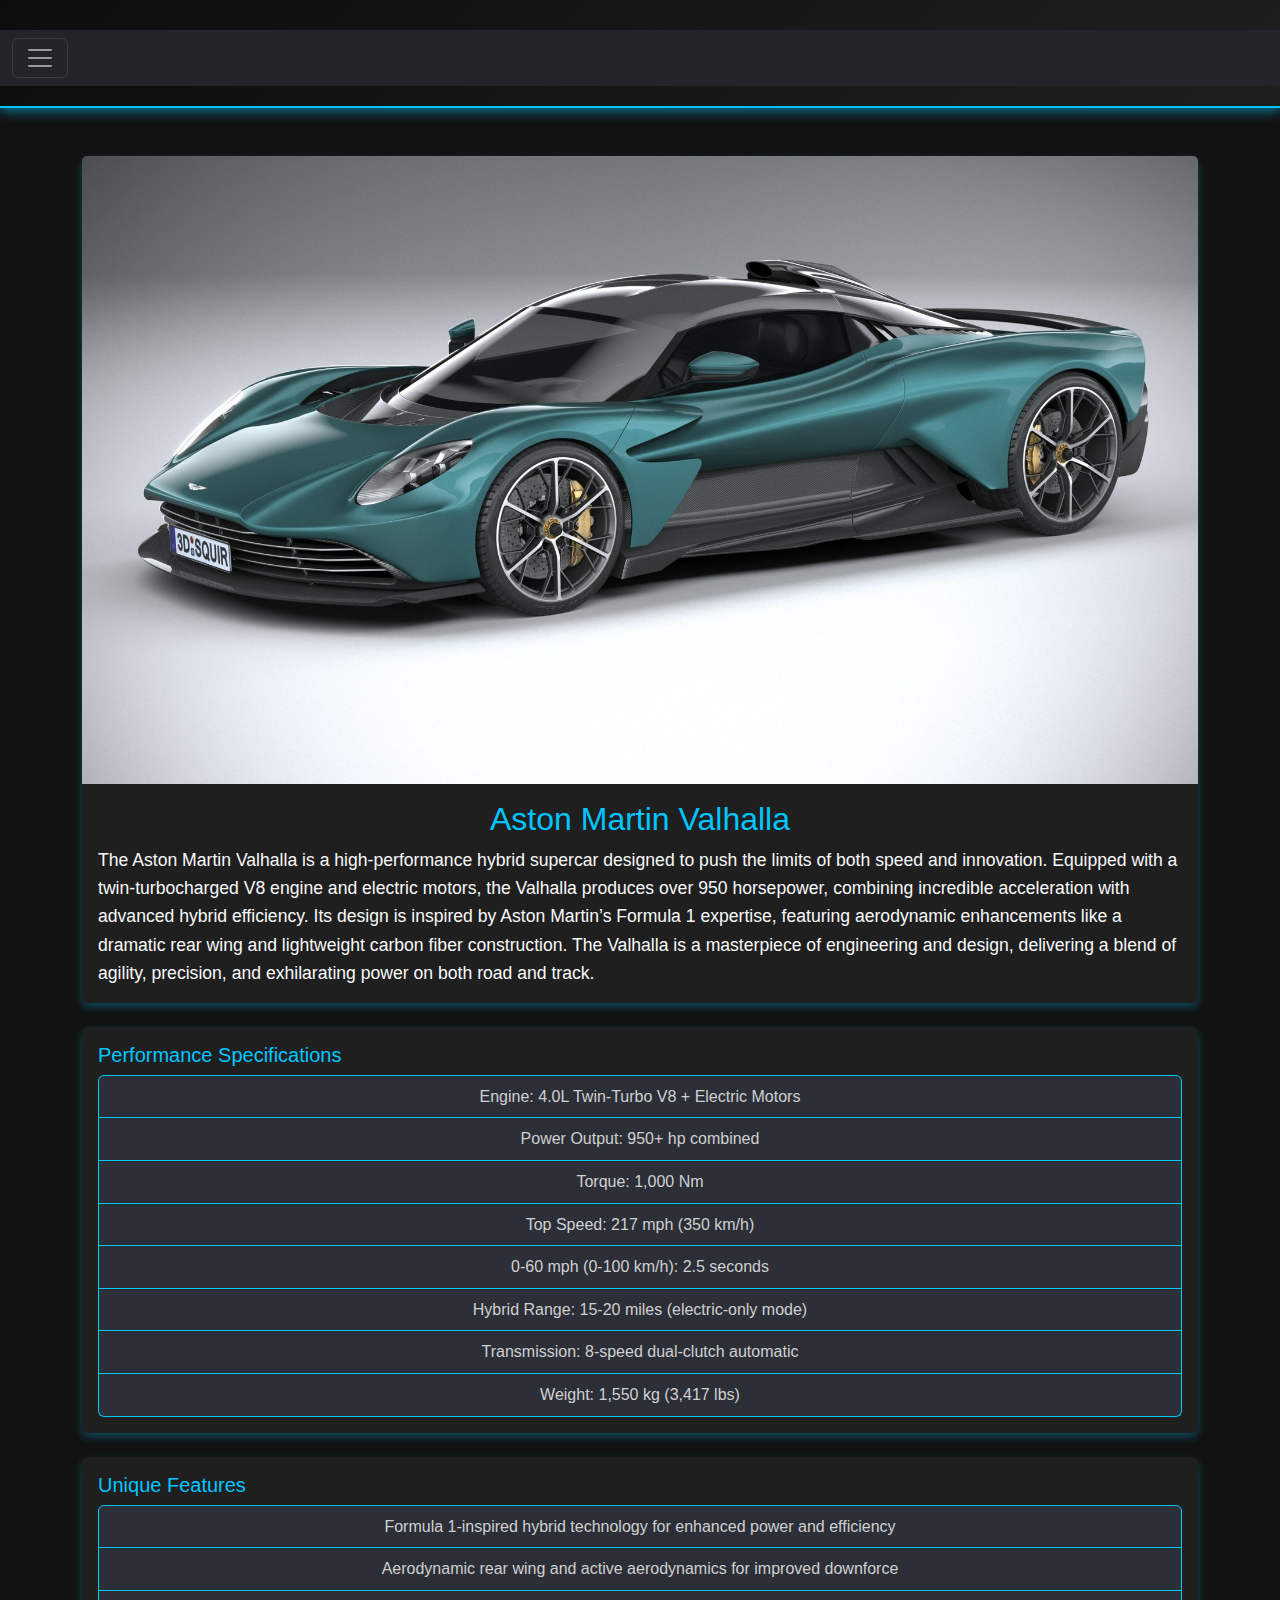
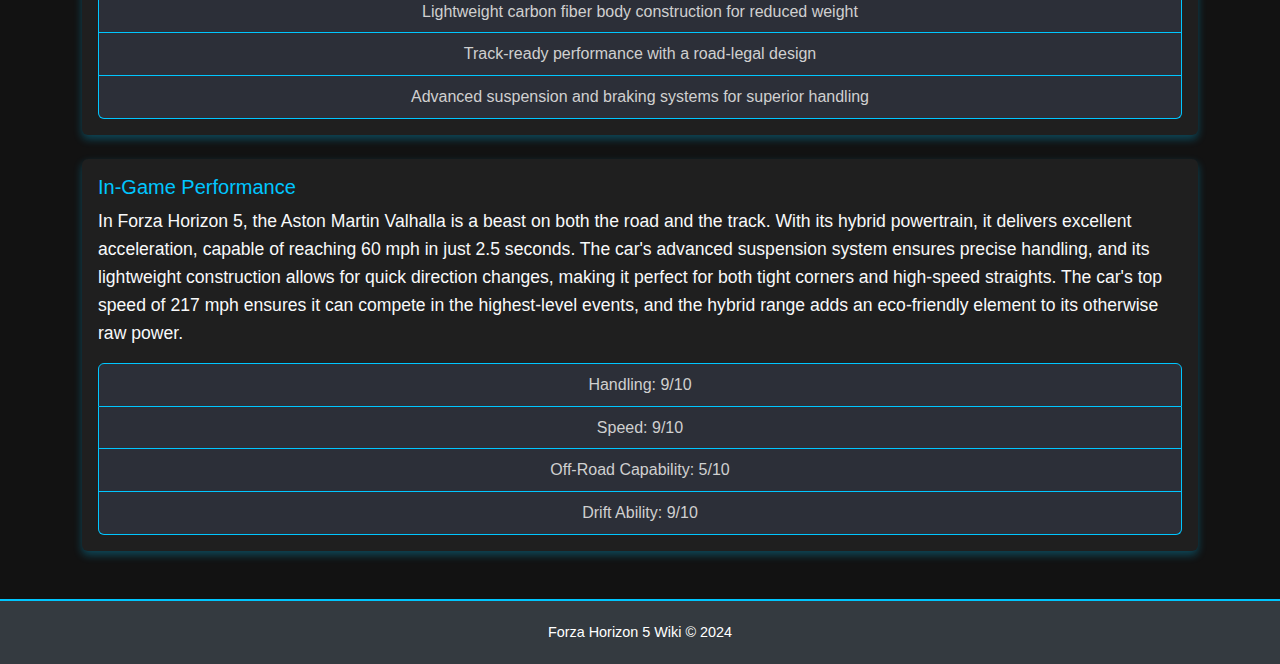
==== amv.html @ 0dae23f8 "Initial commit" ====
<!DOCTYPE html>
<html lang="en">

<head>
    <meta charset="UTF-8">
    <meta name="viewport" content="width=device-width, initial-scale=1.0">
    <title>Forza Horizon 5 Wiki - Aston Martin Valhalla</title>
    <link href="https://cdn.jsdelivr.net/npm/bootstrap@5.3.3/dist/css/bootstrap.min.css" rel="stylesheet"
        integrity="sha384-QWTKZyjpPEjISv5WaRU9OFeRpok6YctnYmDr5pNlyT2bRjXh0JMhjY6hW+ALEwIH" crossorigin="anonymous">
    <link rel="stylesheet" href="style/style.css">
</head>

<body>
    <header>
        <nav class="navbar navbar-dark bg-dark">
            <div class="container-fluid">
                <button class="navbar-toggler" type="button" data-bs-toggle="collapse"
                    data-bs-target="#navbarToggleExternalContent" aria-controls="navbarToggleExternalContent"
                    aria-expanded="false" aria-label="Toggle navigation">
                    <span class="navbar-toggler-icon"></span>
                </button>
            </div>
        </nav>
        <div class="collapse" id="navbarToggleExternalContent">
            <div class="bg-dark p-4">
                <h5 class="text-white h4">Content</h5>
                <div class="navbar-buttons">
                    <button onclick="window.location.href='index.html'">Home</button>
                    <button onclick="window.location.href='cars.html'">Cars</button>
                    <button onclick="window.location.href='maps.html'">Maps</button>
                    <button onclick="window.location.href='tips.html'">Tips</button>
                    <button onclick="window.location.href='updates.html'">Updates</button>
                </div>
            </div>
        </div>
    </header>

    <main class="container my-5">
        <div class="card text-light"
            style="background-color: #1f1f1f; border: none; box-shadow: 0 4px 8px rgba(0, 198, 255, 0.3);">
            <img src="astonmartinvalhalla.jpg" class="card-img-top" alt="Aston Martin Valhalla">
            <div class="card-body">
                <h2 class="card-title text-center" style="color: #00c6ff;">Aston Martin Valhalla</h2>
                <p class="card-text" style="line-height: 1.6; font-size: 1.1rem;">
                    The Aston Martin Valhalla is a high-performance hybrid supercar designed to push the limits of both
                    speed and innovation. Equipped with a twin-turbocharged V8 engine and electric motors, the Valhalla
                    produces over 950 horsepower, combining incredible acceleration with advanced hybrid efficiency. Its
                    design is inspired by Aston Martin’s Formula 1 expertise, featuring aerodynamic enhancements like a
                    dramatic rear wing and lightweight carbon fiber construction. The Valhalla is a masterpiece of
                    engineering and design, delivering a blend of agility, precision, and exhilarating power on both
                    road and track.
                </p>
            </div>
        </div>

        <!-- Performance Specifications Section -->
        <div class="card text-light my-4"
            style="background-color: #1f1f1f; border: none; box-shadow: 0 4px 8px rgba(0, 198, 255, 0.3);">
            <div class="card-body">
                <h5 class="card-title" style="color: #00c6ff;">Performance Specifications</h5>
                <ul class="list-group">
                    <li class="list-group-item" style="background-color: #2c2f38; color: #d0d0d0;">Engine: 4.0L
                        Twin-Turbo V8 + Electric Motors</li>
                    <li class="list-group-item" style="background-color: #2c2f38; color: #d0d0d0;">Power Output: 950+ hp
                        combined</li>
                    <li class="list-group-item" style="background-color: #2c2f38; color: #d0d0d0;">Torque: 1,000 Nm</li>
                    <li class="list-group-item" style="background-color: #2c2f38; color: #d0d0d0;">Top Speed: 217 mph
                        (350 km/h)</li>
                    <li class="list-group-item" style="background-color: #2c2f38; color: #d0d0d0;">0-60 mph (0-100
                        km/h): 2.5 seconds</li>
                    <li class="list-group-item" style="background-color: #2c2f38; color: #d0d0d0;">Hybrid Range: 15-20
                        miles (electric-only mode)</li>
                    <li class="list-group-item" style="background-color: #2c2f38; color: #d0d0d0;">Transmission: 8-speed
                        dual-clutch automatic</li>
                    <li class="list-group-item" style="background-color: #2c2f38; color: #d0d0d0;">Weight: 1,550 kg
                        (3,417 lbs)</li>
                </ul>
            </div>
        </div>

        <!-- Unique Features Section -->
        <div class="card text-light my-4"
            style="background-color: #1f1f1f; border: none; box-shadow: 0 4px 8px rgba(0, 198, 255, 0.3);">
            <div class="card-body">
                <h5 class="card-title" style="color: #00c6ff;">Unique Features</h5>
                <ul class="list-group">
                    <li class="list-group-item" style="background-color: #2c2f38; color: #d0d0d0;">Formula 1-inspired
                        hybrid technology for enhanced power and efficiency</li>
                    <li class="list-group-item" style="background-color: #2c2f38; color: #d0d0d0;">Aerodynamic rear wing
                        and active aerodynamics for improved downforce</li>
                    <li class="list-group-item" style="background-color: #2c2f38; color: #d0d0d0;">Lightweight carbon
                        fiber body construction for reduced weight</li>
                    <li class="list-group-item" style="background-color: #2c2f38; color: #d0d0d0;">Track-ready
                        performance with a road-legal design</li>
                    <li class="list-group-item" style="background-color: #2c2f38; color: #d0d0d0;">Advanced suspension
                        and braking systems for superior handling</li>
                </ul>
            </div>
        </div>

        <!-- In-Game Performance Section -->
        <div class="card text-light my-4"
            style="background-color: #1f1f1f; border: none; box-shadow: 0 4px 8px rgba(0, 198, 255, 0.3);">
            <div class="card-body">
                <h5 class="card-title" style="color: #00c6ff;">In-Game Performance</h5>
                <p class="card-text" style="line-height: 1.6; font-size: 1.1rem;">
                    In Forza Horizon 5, the Aston Martin Valhalla is a beast on both the road and the track. With its
                    hybrid powertrain, it delivers excellent acceleration, capable of reaching 60 mph in just 2.5
                    seconds. The car's advanced suspension system ensures precise handling, and its lightweight
                    construction allows for quick direction changes, making it perfect for both tight corners and
                    high-speed straights. The car's top speed of 217 mph ensures it can compete in the highest-level
                    events, and the hybrid range adds an eco-friendly element to its otherwise raw power.
                </p>
                <ul class="list-group">
                    <li class="list-group-item" style="background-color: #2c2f38; color: #d0d0d0;">Handling: 9/10</li>
                    <li class="list-group-item" style="background-color: #2c2f38; color: #d0d0d0;">Speed: 9/10</li>
                    <li class="list-group-item" style="background-color: #2c2f38; color: #d0d0d0;">Off-Road Capability:
                        5/10</li>
                    <li class="list-group-item" style="background-color: #2c2f38; color: #d0d0d0;">Drift Ability: 9/10
                    </li>
                </ul>
            </div>
        </div>
    </main>

    <footer>
        <p>Forza Horizon 5 Wiki &copy; 2024</p>
    </footer>

    <script src="https://cdn.jsdelivr.net/npm/bootstrap@5.3.3/dist/js/bootstrap.bundle.min.js"
        integrity="sha384-YvpcrYf0tY3lHB60NNkmXc5s9fDVZLESaAA55NDzOxhy9GkcIdslK1eN7N6jIeHz"
        crossorigin="anonymous"></script>
</body>

</html>
---- style/style.css ----
/* General Reset */
* {
    margin: 0;
    padding: 0;
    box-sizing: border-box;
}

body {
    font-family: 'Roboto', sans-serif;
    color: #d4d4dc;
    background: #121212;
    line-height: 1.6;
}

/* Header */
header {
    background: linear-gradient(135deg, #0d0d0d, #1f1f1f);
    color: #00c6ff;
    padding: 20px 0;
    text-align: center;
    border-bottom: 2px solid #00c6ff;
    box-shadow: 0px 4px 10px rgba(0, 198, 255, 0.5);
}

/* Popular Cars Button */
.car-buttons {
    display: flex;
    gap: 10px;
    margin-top: 10px;
}

.car-buttons button {
    background: #00c6ff;
    color: #121212;
    padding: 10px 20px;
    border: none;
    border-radius: 5px;
    font-weight: bold;
    cursor: pointer;
    transition: all 0.3s ease;
    box-shadow: 0px 4px 10px rgba(0, 198, 255, 0.4);
}

.car-buttons button:hover {
    background: #1f1f1f;
    color: #00c6ff;
    box-shadow: 0px 4px 10px rgba(0, 198, 255, 0.7);
}


/* Navigation */
nav {
    display: flex;
    justify-content: center;
    gap: 20px;
    margin-top: 10px;
}

nav a {
    color: #00c6ff;
    text-decoration: none;
    font-weight: bold;
    padding: 10px 15px;
    border: 1px solid transparent;
    transition: all 0.3s ease;
    border-radius: 5px;
}

nav a:hover {
    color: #121212;
    background: #00c6ff;
    border-color: #00c6ff;
    box-shadow: 0px 0px 8px #00c6ff;
}

/* Footer */
footer {
    background: #0d0d0d;
    color: #6e6e6e;
    text-align: center;
    padding: 20px;
    font-size: 0.9rem;
    border-top: 2px solid #00c6ff;
}

footer p {
    margin: 5px 0;
}

.navbar-buttons {
    display: flex;
    flex-direction: column;
    gap: 10px;
    margin-top: 10px;
}

.navbar-buttons button {
    background: #00c6ff;
    color: #121212;
    padding: 10px;
    border: none;
    border-radius: 5px;
    font-weight: bold;
    cursor: pointer;
    transition: all 0.3s ease;
    box-shadow: 0px 4px 10px rgba(0, 198, 255, 0.4);
    width: 100%;
    text-align: left;
}

.navbar-buttons button:hover {
    background: #1f1f1f;
    color: #00c6ff;
    box-shadow: 0px 4px 10px rgba(0, 198, 255, 0.7);
}

button>li {
    display: inline;
}

.car-category {
    color: #00c6ff;
    background-color: #1f1f1f;
    min-width: 10px;
    max-width: 20.5px;
    padding: 5px;
    flex-wrap: wrap;
    justify-content: center;
    gap: 20px;
    margin-top: 20px;
    border-radius: 5px;
    border: 1px solid #00c6ff;
}

.list-group-item {
    display: flex;
    justify-content: center;
    gap: 20px;
    color: #00c6ff;
    background-color: #343a40;
    border: 1px solid #00c6ff;

}

body {
    background-color: #121212;
    font-family: 'Roboto', sans-serif;
    color: #d4d4dc;
}

.section-title {
    text-align: center;
    margin-top: 20px;
    color: #00c6ff;
}

.toggle-button {
    display: block;
    margin: 0 auto;
    padding: 10px 20px;
    background-color: #00c6ff;
    color: #121212;
    border: none;
    border-radius: 5px;
    font-weight: bold;
    cursor: pointer;
    transition: background-color 0.3s ease;
    box-shadow: 0px 4px 10px rgba(0, 198, 255, 0.5);
}

.toggle-button:hover {
    background-color: #1f1f1f;
    color: #00c6ff;
    box-shadow: 0px 4px 10px rgba(0, 198, 255, 0.7);
}

.car-buttons {
    display: flex;
    justify-content: center;
    gap: 10px;
    margin-top: 10px;
}

.car-buttons button {
    background: #00c6ff;
    color: #121212;
    padding: 10px 20px;
    border: none;
    border-radius: 5px;
    font-weight: bold;
    cursor: pointer;
    transition: all 0.3s ease;
    box-shadow: 0px 4px 10px rgba(0, 198, 255, 0.4);
}

.car-buttons button:hover {
    background: #1f1f1f;
    color: #00c6ff;
}

.car-gallery {
    display: flex;
    flex-wrap: wrap;
    justify-content: center;
    gap: 20px;
    margin-top: 20px;
}

.car-item {
    width: 220px;
    border-radius: 5px;
    overflow: hidden;
    text-align: center;
    box-shadow: 0 4px 8px rgba(0, 198, 255, 0.2);
    transition: transform 0.3s;
    background-color: #1f1f1f;
}

.car-item:hover {
    transform: scale(1.05);
}

.car-item img {
    width: 100%;
    height: auto;
    border-bottom: 2px solid #00c6ff;
}

.car-item h5 {
    padding: 10px;
    font-size: 16px;
    color: #00c6ff;
    margin: 0;
}

footer {
    text-align: center;
    padding: 15px;
    background-color: #343a40;
    color: white;
    margin-top: 20px;
}
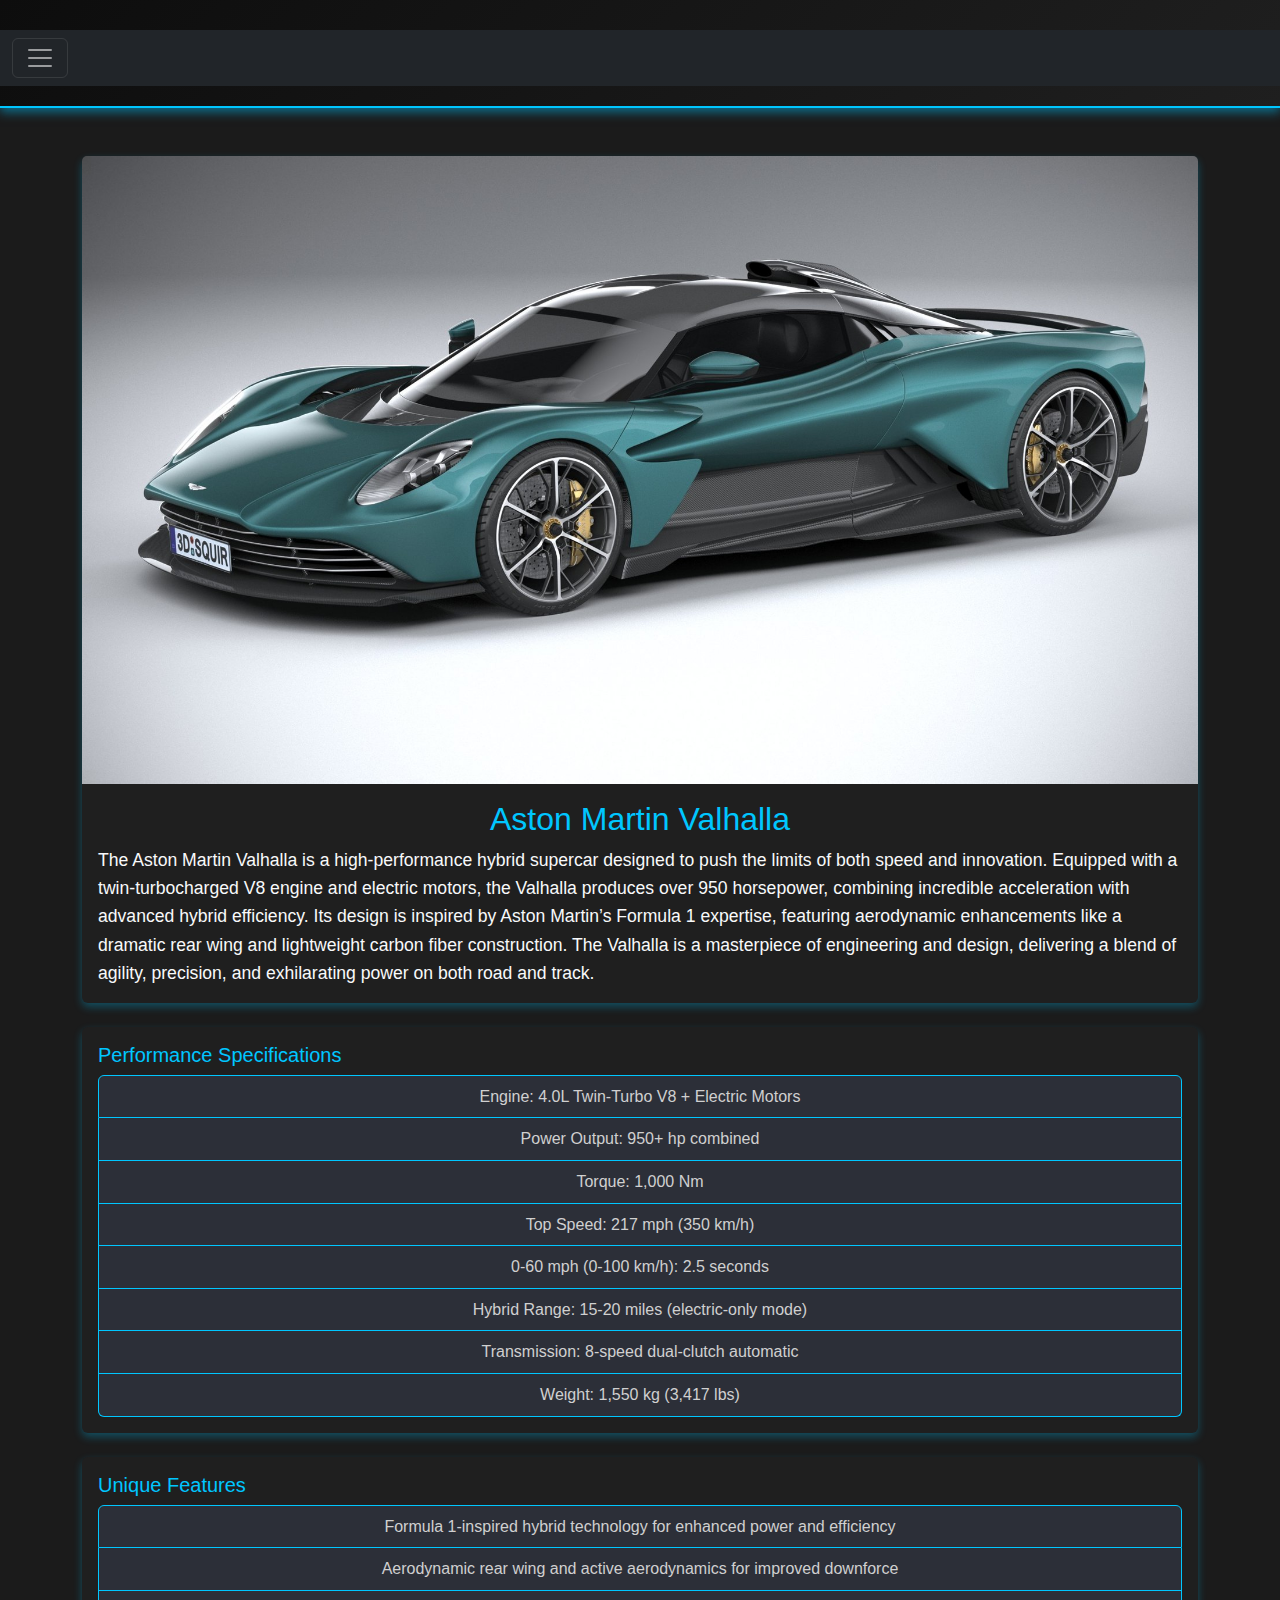
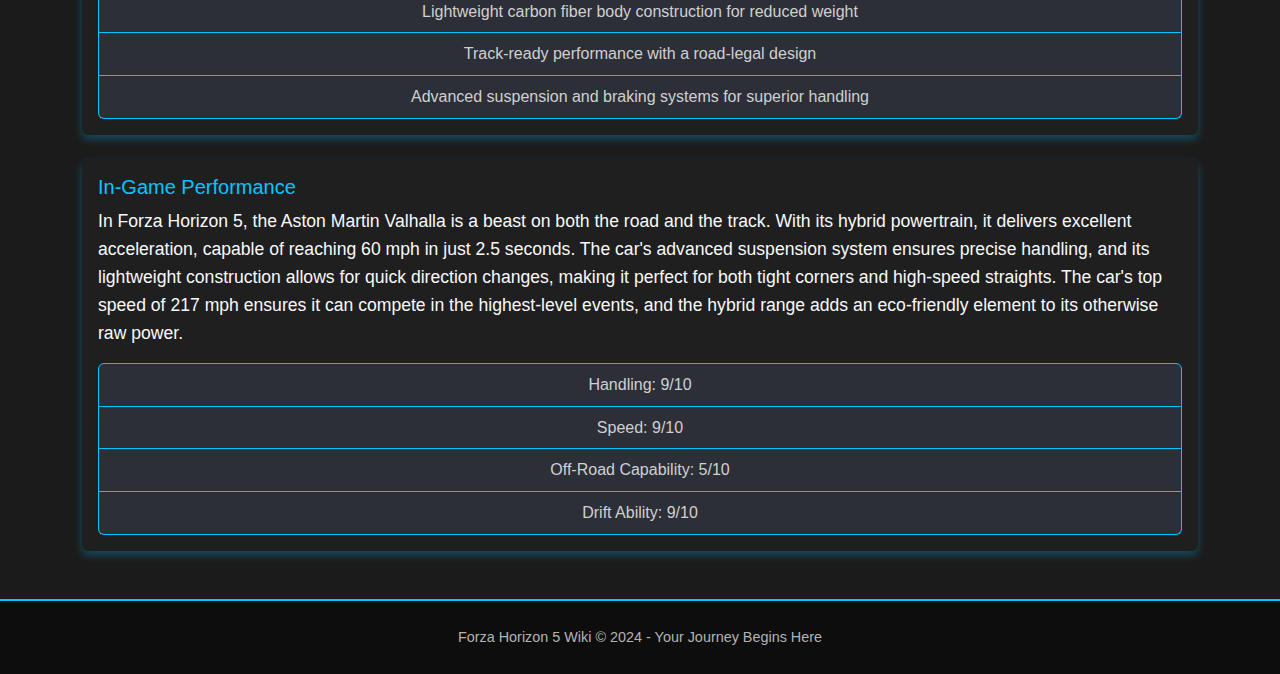
==== commit d66fa820: "updaded the structure and added to top button." ====
--- a/amv.html
+++ b/amv.html
@@ -123,13 +123,33 @@
         </div>
     </main>
 
+    <!-- Back to Top Button -->
+    <button id="backToTop" style="display: none;">⬆ Back to Top</button>
+
+    <!-- Footer -->
     <footer>
-        <p>Forza Horizon 5 Wiki &copy; 2024</p>
+        <p>Forza Horizon 5 Wiki &copy; 2024 - Your Journey Begins Here</p>
     </footer>
 
     <script src="https://cdn.jsdelivr.net/npm/bootstrap@5.3.3/dist/js/bootstrap.bundle.min.js"
         integrity="sha384-YvpcrYf0tY3lHB60NNkmXc5s9fDVZLESaAA55NDzOxhy9GkcIdslK1eN7N6jIeHz"
         crossorigin="anonymous"></script>
+    <script>
+        // Show or hide the back-to-top button based on scroll position
+        const backToTopButton = document.getElementById("backToTop");
+        window.onscroll = function () {
+            if (document.body.scrollTop > 100 || document.documentElement.scrollTop > 100) {
+                backToTopButton.style.display = "block";
+            } else {
+                backToTopButton.style.display = "none";
+            }
+        };
+
+        // Scroll to the top when the button is clicked
+        backToTopButton.onclick = function () {
+            window.scrollTo({ top: 0, behavior: "smooth" });
+        };
+    </script>
 </body>
 
 </html>--- a/style/style.css
+++ b/style/style.css
@@ -239,4 +239,184 @@
     background-color: #343a40;
     color: white;
     margin-top: 20px;
-}+}
+#backToTop {
+    position: fixed;
+    bottom: 20px;
+    right: 20px;
+    padding: 10px 20px;
+    font-size: 1rem;
+    color: white;
+    background-color: #00c6ff;
+    border: none;
+    border-radius: 5px;
+    box-shadow: 0px 4px 10px rgba(0, 198, 255, 0.5);
+    cursor: pointer;
+    z-index: 1000;
+    transition: background 0.3s ease, transform 0.3s ease;
+}
+
+#backToTop:hover {
+    background-color: #007acc;
+    transform: scale(1.1);
+}
+body {
+    background-color: #1b1b1b;
+    font-family: 'Roboto', sans-serif;
+    color: #d4d4dc;
+}
+
+/* Hero Section */
+.hero {
+    background-image: url('w5xr9xk9mwi1.jpg');
+    background-size: cover;
+    background-position: center;
+    padding: 120px 0;
+    color: #ffffff;
+    text-align: center;
+    position: relative;
+    overflow: hidden;
+    box-shadow: inset 0 0 0 1000px rgba(0, 0, 0, 0.5);
+}
+
+.hero::after {
+    content: '';
+    position: absolute;
+    top: 0;
+    left: 0;
+    width: 100%;
+    height: 100%;
+    background: linear-gradient(135deg, rgba(0, 198, 255, 0.6), rgba(0, 0, 0, 0.8));
+    z-index: 1;
+}
+
+.hero-content {
+    position: relative;
+    z-index: 2;
+    display: flex;
+    flex-direction: column;
+    align-items: center;
+}
+
+.hero h1 {
+    font-size: 3.5rem;
+    font-weight: bold;
+    color: #00c6ff;
+    text-shadow: 2px 2px 8px rgba(0, 0, 0, 0.7);
+    margin-bottom: 10px;
+}
+
+.hero p {
+    font-size: 1.3rem;
+    color: #ffffff;
+    max-width: 800px;
+    margin: 20px 0;
+    line-height: 1.6;
+}
+
+.hero .section-buttons button {
+    padding: 12px 24px;
+    margin: 0 10px;
+    font-size: 1.1rem;
+    font-weight: bold;
+    background: #00c6ff;
+    color: #121212;
+    border: none;
+    border-radius: 5px;
+    transition: background 0.3s ease, transform 0.3s ease;
+    box-shadow: 0px 4px 10px rgba(0, 198, 255, 0.5);
+}
+
+.hero .section-buttons button:hover {
+    background: #007acc;
+    color: #ffffff;
+    transform: scale(1.05);
+    box-shadow: 0px 4px 15px rgba(0, 122, 204, 0.7);
+}
+
+/* Overview Section */
+.overview {
+    padding: 60px 20px;
+    text-align: center;
+    background: #121212;
+    border-top: 2px solid #00c6ff;
+    border-bottom: 2px solid #00c6ff;
+}
+
+.overview h2 {
+    color: #00c6ff;
+    font-size: 2.2rem;
+    margin-bottom: 20px;
+}
+
+.overview p {
+    max-width: 800px;
+    margin: auto;
+    font-size: 1.15rem;
+    color: #b3b3b3;
+    line-height: 1.7;
+}
+
+footer {
+    text-align: center;
+    padding: 20px;
+    background-color: #0d0d0d;
+    color: #b3b3b3;
+    margin-top: 40px;
+    font-size: 0.9rem;
+}
+/* General styles for the featured cars gallery */
+.featured-cars {
+    display: grid;
+    grid-template-columns: repeat(auto-fit, minmax(250px, 1fr));
+    gap: 16px;
+    padding: 20px;
+}
+
+.featured-car {
+    position: relative;
+    overflow: hidden;
+    border-radius: 10px;
+    box-shadow: 0 4px 8px rgba(0, 0, 0, 0.2);
+    transition: transform 0.3s ease, box-shadow 0.3s ease;
+}
+
+.featured-car img {
+    width: 100%;
+    height: auto;
+    display: block;
+    transition: transform 0.3s ease;
+}
+
+.featured-car:hover {
+    transform: translateY(-5px);
+    box-shadow: 0 8px 16px rgba(0, 0, 0, 0.3);
+}
+
+.featured-car:hover img {
+    transform: scale(1.05);
+}
+
+/* Hover overlay effect */
+.featured-car-overlay {
+    position: absolute;
+    top: 0;
+    left: 0;
+    right: 0;
+    bottom: 0;
+    background: rgba(0, 0, 0, 0.5);
+    opacity: 0;
+    color: white;
+    display: flex;
+    align-items: center;
+    justify-content: center;
+    font-size: 1.5rem;
+    font-weight: bold;
+    text-align: center;
+    transition: opacity 0.3s ease;
+    border-radius: 10px;
+}
+
+.featured-car:hover .featured-car-overlay {
+    opacity: 1;
+}
